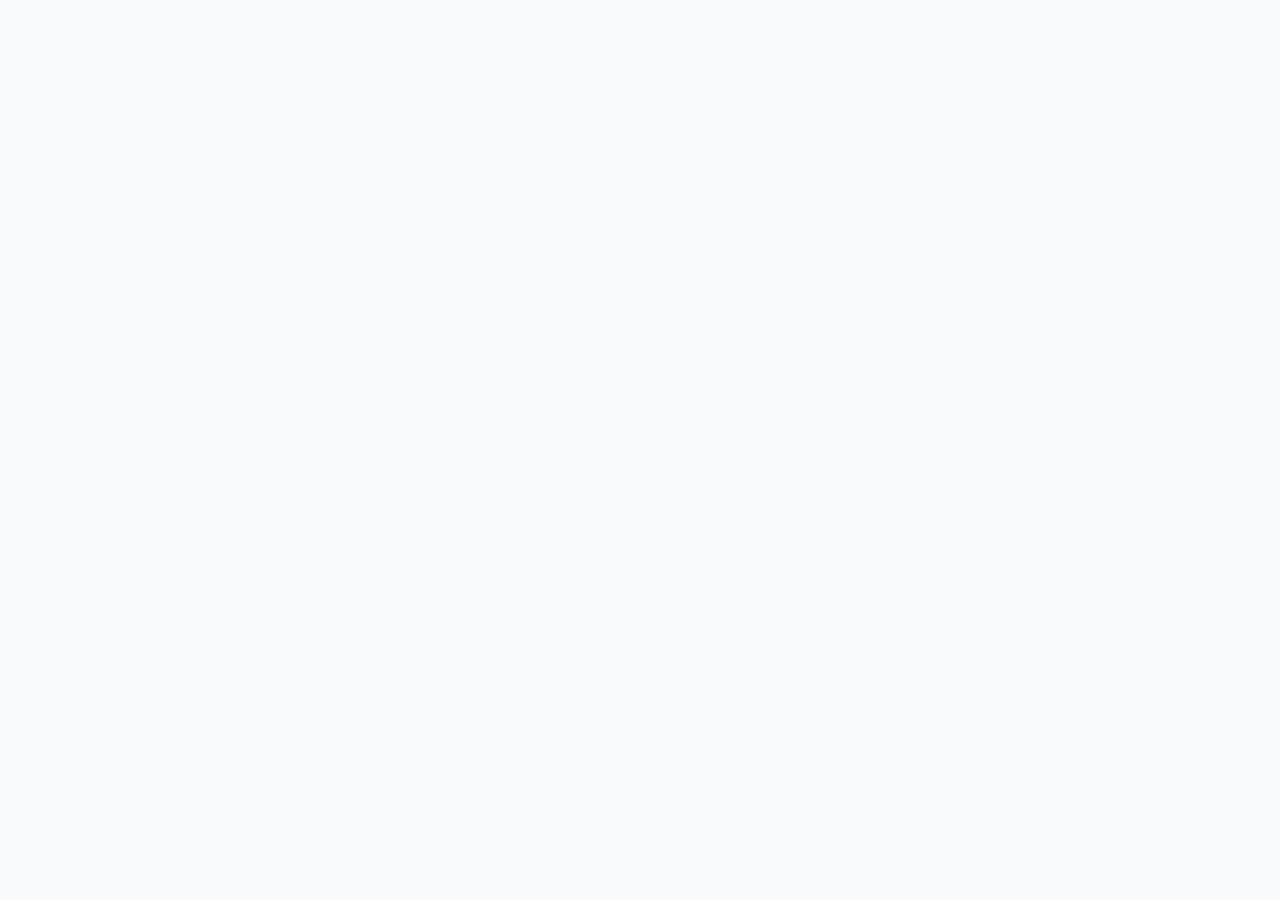
==== signup.html @ 79c6b459 "Update" ====
<!doctype html>
<html lang="en">
  <head>
    <meta charset="UTF-8" />
    <meta name="viewport" content="width=device-width, initial-scale=1.0" />
    <link rel="stylesheet" href="style.css" />
    <script src="script.js" defer></script>
    <link rel="preconnect" href="https://fonts.googleapis.com" />
    <link rel="preconnect" href="https://fonts.gstatic.com" crossorigin />
    <link
      href="https://fonts.googleapis.com/css2?family=Manrope:wght@200..800&family=Roboto:ital,wght@0,100..900;1,100..900&display=swap"
      rel="stylesheet"
    />
    <title>My Life Finance - Sign Up</title>
  </head>
  <body></body>
</html>
---- style.css ----
*::before,
*::after {
  box-sizing: border-box;
}

/* Site colors */
:root {
  /* S`ate Scale */
  --slate-50: #f8fafc;
  --slate-400: #94a3b8;
  --slate-500: #64748b;
  --slate-800: #1e293b;
  --slate-900: #0f172a;

  /* Blue Scale */
  --blue-400: #60a5fa;
  --blue-900: #1e3a8a;

  /* Emerald & Red Scale */
  --emerald-500: #10b981;
  --emerald-600: #059669;
  --red-400: #f87171;
  --red-600: #dc2626;
}

/* Light Theme (Default) */
:root,
[data-theme="light"] {
  --bg-main: var(--slate-50);
  --text-primary: var(--slate-900); /* Dark text for high readability */
  --text-muted: var(--slate-500); /* Sub-labels and dates */
  --header-color: var(--blue-900);
  --button-action: var(--emerald-600);
  --value-gain: var(--emerald-600);
  --value-loss: var(--red-600);
}

/* Dark Theme */
[data-theme="dark"] {
  --bg-main: var(--slate-900);
  --text-primary: var(--slate-50); /* Bright text for dark bg */
  --text-muted: var(--slate-400);
  --header-color: var(--blue-400); /* High-contrast blue for dark mode */
  --button-action: var(--emerald-500);
  --value-gain: var(--emerald-500);
  --value-loss: var(--red-400); /* Brighter red for visibility */
}

/* General CSS */
body {
  display: grid;
  grid-template-rows: 125px 1fr;
  background-color: var(--bg-main);
  color: var(--text-primary);
  font-family: "Manrope", sans-serif;
  font-optical-sizing: auto;
  font-size: 20px;
}

body.landing-page {
  background-image: url("/images/vacation_background.jpg");
  background-position: center center;
  background-repeat: no-repeat;
  background-size: cover;
  background-attachment: fixed;
  min-height: 100vh;
}

.landing-page-header-container {
  display: grid;
  grid-template-columns: 200px 1fr 300px;
  grid-template-rows: auto auto;
  grid-row: 1;
  margin: 25px auto 0 auto;
  background-color: color-mix(in srgb, var(--header-color) 70%, transparent);
  width: 80%;
  border-radius: 10px;
  font-size: 24px;
  font-weight: bold;
}

.landing-page-header-container > * {
  display: flex;
  align-items: center;
}

.logo-container,
.signup-signin-container {
  grid-row: 1 / span 2;
}

.logo-container {
  display: flex;
  grid-column: 1;
  gap: 10px;
  font-size: 24px;
  font-weight: bold;
}

.header-icon {
  max-height: 75px;
  margin-left: 10px;
}

.date-container,
.greeting-container {
  grid-column: 2;
  justify-content: center;
}

.date-container {
  grid-row: 1;
}

.greeting-container {
  grid-row: 2;
}

.signup-signin-container {
  grid-column: 3;
  justify-content: space-evenly;
}

.signin-link a,
.signup-link a {
  display: inline-block;
  background-color: var(--emerald-500);
  text-decoration: none;
  color: black;
  font-size: 20px;
  font-weight: bold;
  border-radius: 5px;
  padding: 5px;
  transition:
    transform 0.2s ease,
    background-color 0.2s ease;
}

.signin-link a:hover,
.signup-link a:hover {
  background-color: var(--emerald-600);
  transform: translateY(-4px) translateX(-4px);
  color: white;
}

.landing-page-content {
  color: var(--text-primary);
}
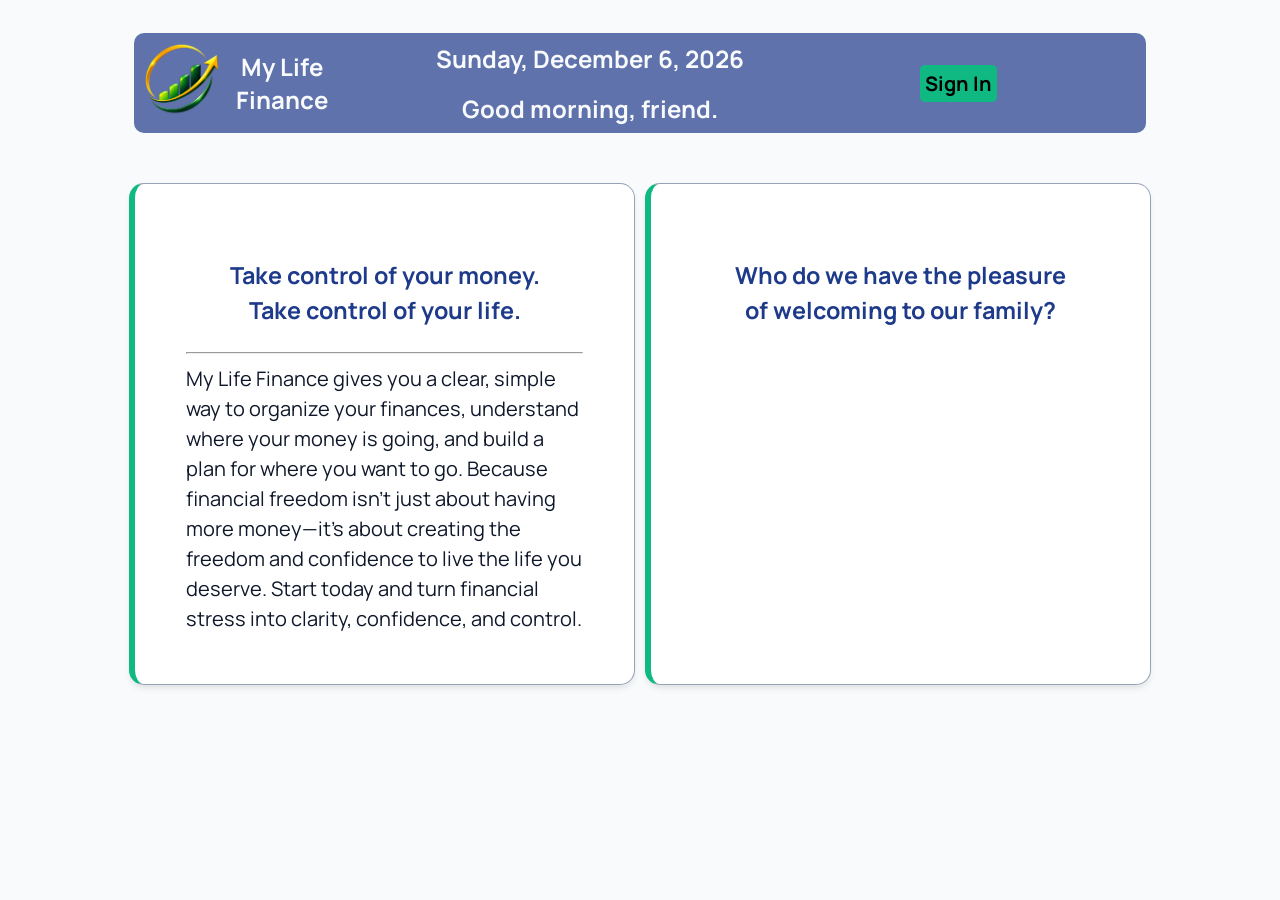
==== commit 50fb3a67: "Sign Up page" ====
--- a/signup.html
+++ b/signup.html
@@ -13,5 +13,35 @@
     />
     <title>My Life Finance - Sign Up</title>
   </head>
-  <body></body>
+  <body class="signup-page">    
+      <header class="landing-page-header-container">
+      <div class="logo-container">
+        <a href="index.html">
+        <img
+          class="header-icon"
+          src="/images/MLF_Icon2.png"
+          alt="MLF Icon"
+        /></a><span><center>My Life Finance</center></span>
+      </div>
+      <div class="date-container" id="current-date"></div>
+      <div class="greeting-container" id="greeting"></div>
+      <div class="signup-signin-container">
+        <div class="signin-link"><a href="#">Sign In</a></div>
+        <div class="signup-link"><a href="/signup.html" class="inactive-link">Sign Up</a></div>
+      </div>
+    </header>    
+    <div class="signup-content">      
+      <div class="signup-reason">
+        <h3><center>Take control of your money.<br>Take control of your life.</center></h3>
+        <hr>
+        <span>
+          My Life Finance gives you a clear, simple way to organize your finances, understand where your money is going, and build a plan for where you want to go. Because financial freedom isn't just about having more money—it's about creating the freedom and confidence to live the life you deserve. Start today and turn financial stress into clarity, confidence, and control.
+        </span>
+      </div>
+      <div class="signup-form">
+        <h3><center>Who do we have the pleasure <br> of welcoming to our family?</center></h3>
+      </div>    
+      
+    </div>
+  </body>
 </html>
--- a/style.css
+++ b/style.css
@@ -48,8 +48,7 @@
 
 /* General CSS */
 body {
-  display: grid;
-  grid-template-rows: 125px 1fr;
+  display: grid;  
   background-color: var(--bg-main);
   color: var(--text-primary);
   font-family: "Manrope", sans-serif;
@@ -58,6 +57,8 @@
 }
 
 body.landing-page {
+  display: grid;
+  grid-template-rows: 125px 1fr;
   background-image: url("/images/vacation_background.jpg");
   background-position: center center;
   background-repeat: no-repeat;
@@ -73,6 +74,7 @@
   grid-row: 1;
   margin: 25px auto 0 auto;
   background-color: color-mix(in srgb, var(--header-color) 70%, transparent);
+  color: var(--slate-50);
   width: 80%;
   border-radius: 10px;
   font-size: 24px;
@@ -146,3 +148,49 @@
 .landing-page-content {
   color: var(--text-primary);
 }
+
+/* Sign Up Page */
+body.signup-page {
+  display: grid;  
+  grid-template-rows: 125px 1fr;  
+}
+
+.signup-link .inactive-link{
+  pointer-events: none;  
+  display: none;
+}
+
+.signup-content{
+  display: grid;
+  grid-template-columns: 1fr calc(40%) calc(40%) 1fr;
+  margin-top: 50px;  
+  gap: 10px;
+}
+
+
+.signup-reason, .signup-form {  
+  line-height: 1.5;
+  font-size: 20px;
+  background-color: white;
+  border-left: 6px solid var(--emerald-500);
+  border-top: 1px solid var(--slate-400);
+  border-right: 1px solid var(--slate-400);
+  border-bottom: 1px solid var(--slate-400);
+  box-shadow: 0 4px 6px -1px rgba(0, 0, 0, 0.1);
+  padding: 10%;
+  border-radius: 15px;  
+}
+
+.signup-reason {
+  grid-column: 2;
+}
+.signup-reason h3, .signup-form h3 {
+  color: var(--blue-900);
+}
+
+.signup-form {
+  grid-column: 3;
+  display: flex;
+  flex-direction: column;
+}
+
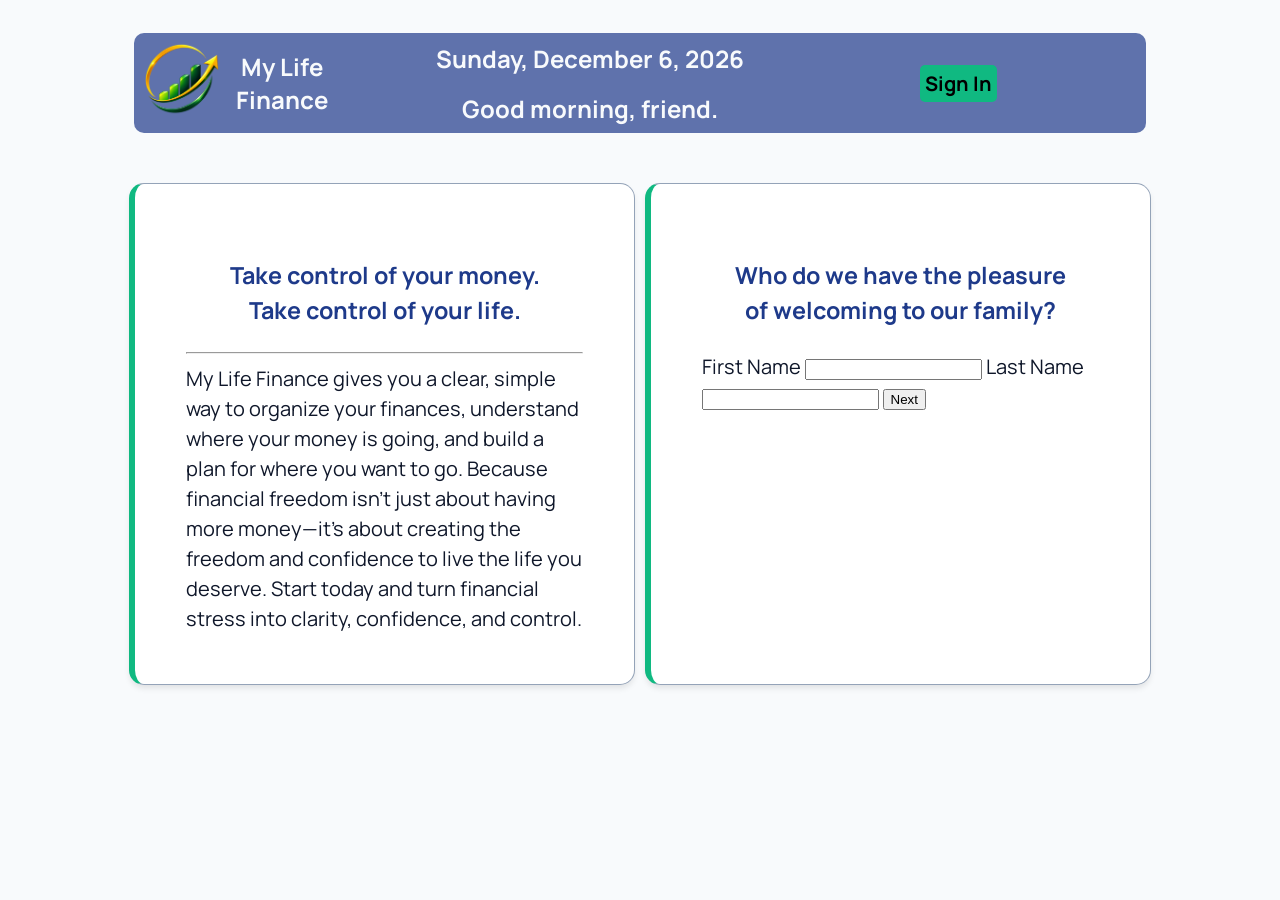
==== commit 5341e759: "Work on signup form" ====
--- a/signup.html
+++ b/signup.html
@@ -13,35 +13,73 @@
     />
     <title>My Life Finance - Sign Up</title>
   </head>
-  <body class="signup-page">    
-      <header class="landing-page-header-container">
+  <body class="signup-page">
+    <header class="landing-page-header-container">
       <div class="logo-container">
         <a href="index.html">
-        <img
-          class="header-icon"
-          src="/images/MLF_Icon2.png"
-          alt="MLF Icon"
-        /></a><span><center>My Life Finance</center></span>
+          <img
+            class="header-icon"
+            src="/images/MLF_Icon2.png"
+            alt="MLF Icon" /></a
+        ><span><center>My Life Finance</center></span>
       </div>
       <div class="date-container" id="current-date"></div>
       <div class="greeting-container" id="greeting"></div>
       <div class="signup-signin-container">
         <div class="signin-link"><a href="#">Sign In</a></div>
-        <div class="signup-link"><a href="/signup.html" class="inactive-link">Sign Up</a></div>
+        <div class="signup-link">
+          <a href="/signup.html" class="inactive-link">Sign Up</a>
+        </div>
       </div>
-    </header>    
-    <div class="signup-content">      
+    </header>
+    <div class="signup-content">
       <div class="signup-reason">
-        <h3><center>Take control of your money.<br>Take control of your life.</center></h3>
-        <hr>
+        <h3>
+          <center>
+            Take control of your money.<br />Take control of your life.
+          </center>
+        </h3>
+        <hr />
         <span>
-          My Life Finance gives you a clear, simple way to organize your finances, understand where your money is going, and build a plan for where you want to go. Because financial freedom isn't just about having more money—it's about creating the freedom and confidence to live the life you deserve. Start today and turn financial stress into clarity, confidence, and control.
+          My Life Finance gives you a clear, simple way to organize your
+          finances, understand where your money is going, and build a plan for
+          where you want to go. Because financial freedom isn't just about
+          having more money—it's about creating the freedom and confidence to
+          live the life you deserve. Start today and turn financial stress into
+          clarity, confidence, and control.
         </span>
       </div>
       <div class="signup-form">
-        <h3><center>Who do we have the pleasure <br> of welcoming to our family?</center></h3>
-      </div>    
-      
+        <h3>
+          <center>
+            Who do we have the pleasure <br />
+            of welcoming to our family?
+          </center>
+        </h3>
+        <form id="multiStepSignUp">
+            <div class="form-container form-step active">
+            <label for="firstName"
+              >First Name </label><input type="text" id="firstName"
+            />
+            <label for="lastName"
+              >Last Name </label><input type="text" id="lastName"/>
+              <button type="button" onclick="nextStep()">Next</button>
+            </div>
+            <div class="form-step">
+            <label for="address1"
+              >Address #1 </label><input type="text" id="address1"
+            />
+            <label for="address2"
+              >Address #2 </label><input type="text" id="address2"
+            />
+            <label for="city">City </label><input type="text" id="city" />
+            <label for="state">State </label><input type="text" id="state" />
+            <label for="zip">Zip </label><input type="text" id="zip" />
+            <button type="button" onclick="createAccount(first, last)">Create Account</button>
+            </div>
+          </form>
+        </div>
+      </div>
     </div>
   </body>
 </html>
--- a/style.css
+++ b/style.css
@@ -48,7 +48,7 @@
 
 /* General CSS */
 body {
-  display: grid;  
+  display: grid;
   background-color: var(--bg-main);
   color: var(--text-primary);
   font-family: "Manrope", sans-serif;
@@ -151,24 +151,24 @@
 
 /* Sign Up Page */
 body.signup-page {
-  display: grid;  
-  grid-template-rows: 125px 1fr;  
-}
-
-.signup-link .inactive-link{
-  pointer-events: none;  
+  display: grid;
+  grid-template-rows: 125px 1fr;
+}
+
+.signup-link .inactive-link {
+  pointer-events: none;
   display: none;
 }
 
-.signup-content{
+.signup-content {
   display: grid;
   grid-template-columns: 1fr calc(40%) calc(40%) 1fr;
-  margin-top: 50px;  
+  margin-top: 50px;
   gap: 10px;
 }
 
-
-.signup-reason, .signup-form {  
+.signup-reason,
+.signup-form {
   line-height: 1.5;
   font-size: 20px;
   background-color: white;
@@ -178,13 +178,14 @@
   border-bottom: 1px solid var(--slate-400);
   box-shadow: 0 4px 6px -1px rgba(0, 0, 0, 0.1);
   padding: 10%;
-  border-radius: 15px;  
+  border-radius: 15px;
 }
 
 .signup-reason {
   grid-column: 2;
 }
-.signup-reason h3, .signup-form h3 {
+.signup-reason h3,
+.signup-form h3 {
   color: var(--blue-900);
 }
 
@@ -194,3 +195,10 @@
   flex-direction: column;
 }
 
+.form-step {
+  display: none;
+}
+
+.form-step.active {
+  display: block;
+}
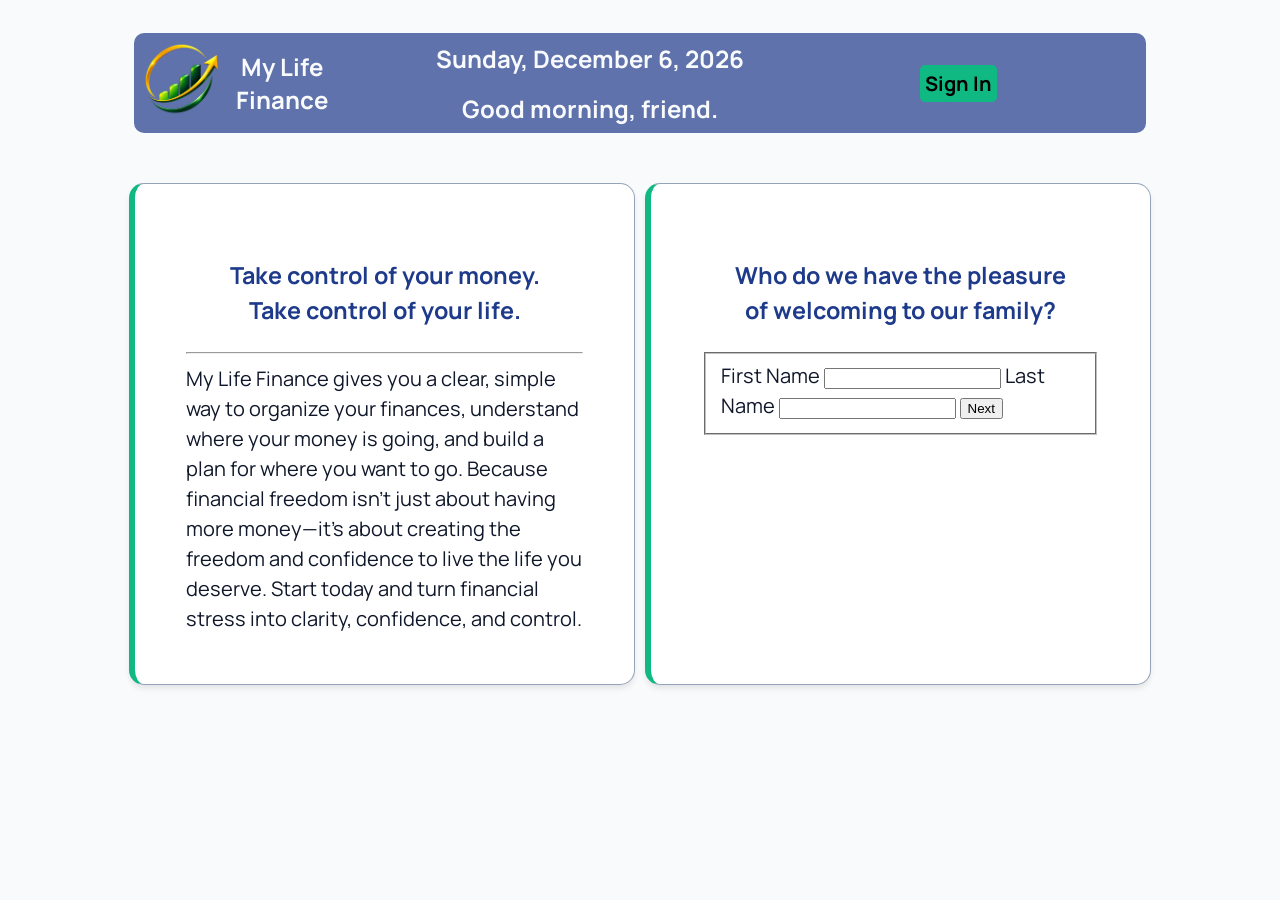
==== commit 29d55e77: "Form & JS work" ====
--- a/signup.html
+++ b/signup.html
@@ -57,15 +57,18 @@
           </center>
         </h3>
         <form id="multiStepSignUp">
-            <div class="form-container form-step active">
+          <!--Step 1-->
+            <fieldset id="step1">
             <label for="firstName"
               >First Name </label><input type="text" id="firstName"
             />
             <label for="lastName"
               >Last Name </label><input type="text" id="lastName"/>
               <button type="button" onclick="nextStep()">Next</button>
-            </div>
-            <div class="form-step">
+            </fieldset>              
+
+        <!-- Step 2-->            
+            <fieldset id="step2" class="hidden">
             <label for="address1"
               >Address #1 </label><input type="text" id="address1"
             />
@@ -76,7 +79,7 @@
             <label for="state">State </label><input type="text" id="state" />
             <label for="zip">Zip </label><input type="text" id="zip" />
             <button type="button" onclick="createAccount(first, last)">Create Account</button>
-            </div>
+            </fieldset>
           </form>
         </div>
       </div>
--- a/style.css
+++ b/style.css
@@ -181,6 +181,10 @@
   border-radius: 15px;
 }
 
+.hidden {
+  display: none !important;
+}
+
 .signup-reason {
   grid-column: 2;
 }
@@ -195,10 +199,6 @@
   flex-direction: column;
 }
 
-.form-step {
-  display: none;
-}
-
 .form-step.active {
   display: block;
 }
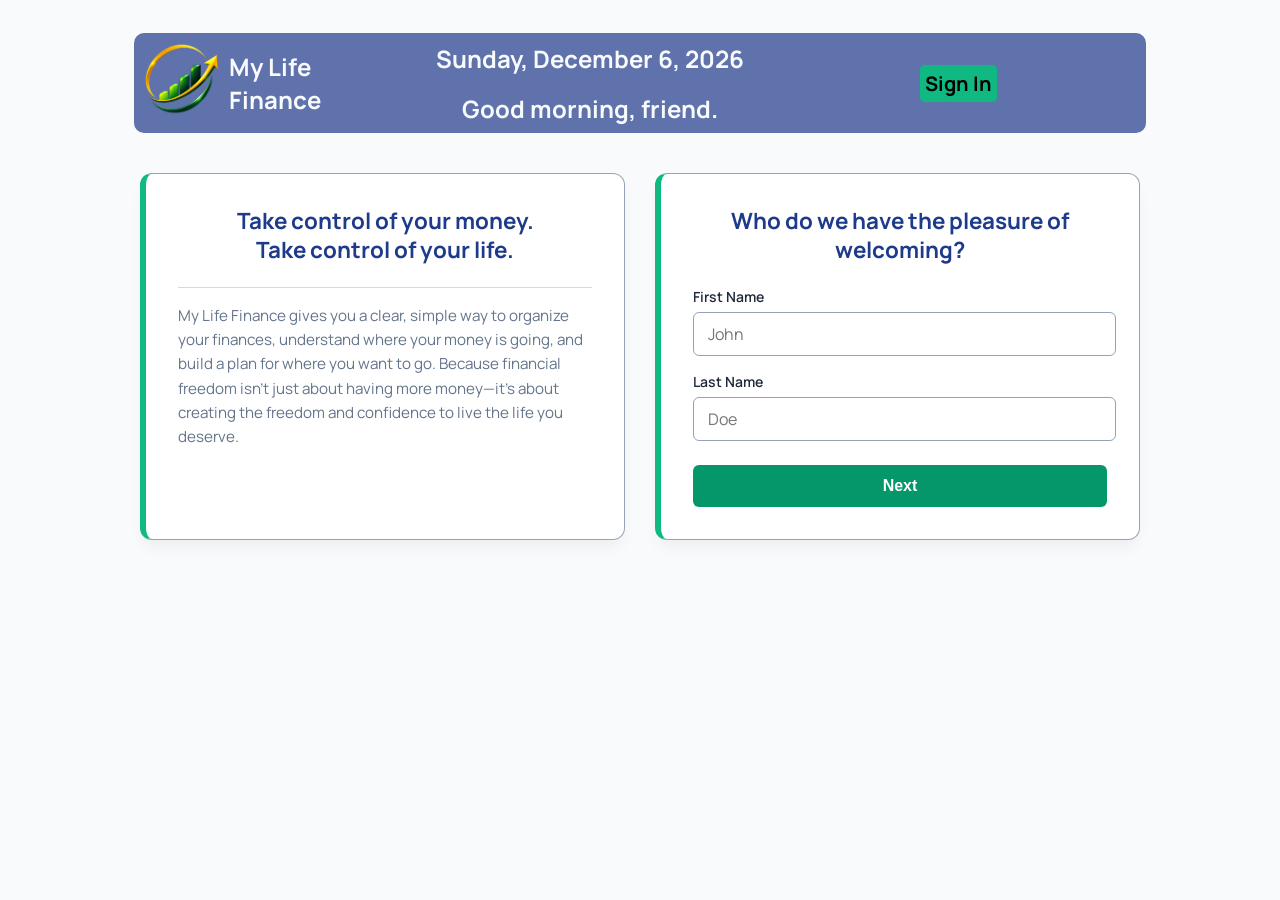
==== commit a98da801: "Removed part of signup form" ====
--- a/signup.html
+++ b/signup.html
@@ -8,7 +8,7 @@
     <link rel="preconnect" href="https://fonts.googleapis.com" />
     <link rel="preconnect" href="https://fonts.gstatic.com" crossorigin />
     <link
-      href="https://fonts.googleapis.com/css2?family=Manrope:wght@200..800&family=Roboto:ital,wght@0,100..900;1,100..900&display=swap"
+      href="https://fonts.googleapis.com/css2?family=Manrope:wght@400;600;700&display=swap"
       rel="stylesheet"
     />
     <title>My Life Finance - Sign Up</title>
@@ -17,11 +17,9 @@
     <header class="landing-page-header-container">
       <div class="logo-container">
         <a href="index.html">
-          <img
-            class="header-icon"
-            src="/images/MLF_Icon2.png"
-            alt="MLF Icon" /></a
-        ><span><center>My Life Finance</center></span>
+          <img class="header-icon" src="/images/MLF_Icon2.png" alt="MLF Icon" />
+        </a>
+        <span>My Life Finance</span>
       </div>
       <div class="date-container" id="current-date"></div>
       <div class="greeting-container" id="greeting"></div>
@@ -32,57 +30,64 @@
         </div>
       </div>
     </header>
-    <div class="signup-content">
+
+    <main class="signup-content">
       <div class="signup-reason">
-        <h3>
-          <center>
-            Take control of your money.<br />Take control of your life.
-          </center>
-        </h3>
+        <h3>Take control of your money.<br />Take control of your life.</h3>
         <hr />
-        <span>
+        <p>
           My Life Finance gives you a clear, simple way to organize your
           finances, understand where your money is going, and build a plan for
           where you want to go. Because financial freedom isn't just about
           having more money—it's about creating the freedom and confidence to
-          live the life you deserve. Start today and turn financial stress into
-          clarity, confidence, and control.
-        </span>
+          live the life you deserve.
+        </p>
       </div>
-      <div class="signup-form">
-        <h3>
-          <center>
-            Who do we have the pleasure <br />
-            of welcoming to our family?
-          </center>
-        </h3>
+
+      <div class="signup-card">
+        <h3 id="formHeading">Who do we have the pleasure of welcoming?</h3>
+
         <form id="multiStepSignUp">
-          <!--Step 1-->
-            <fieldset id="step1">
-            <label for="firstName"
-              >First Name </label><input type="text" id="firstName"
-            />
-            <label for="lastName"
-              >Last Name </label><input type="text" id="lastName"/>
-              <button type="button" onclick="nextStep()">Next</button>
-            </fieldset>              
+          <!-- Step 1 -->
+          <fieldset id="step1" class="form-step">
+            <div class="form-group">
+              <label for="firstName">First Name</label>
+              <input type="text" id="firstName" required placeholder="John" />
+            </div>
+            <div class="form-group">
+              <label for="lastName">Last Name</label>
+              <input type="text" id="lastName" required placeholder="Doe" />
+            </div>
+            <button type="button" class="btn-primary" id="nextBtn">Next</button>
+          </fieldset>
 
-        <!-- Step 2-->            
-            <fieldset id="step2" class="hidden">
-            <label for="address1"
-              >Address #1 </label><input type="text" id="address1"
-            />
-            <label for="address2"
-              >Address #2 </label><input type="text" id="address2"
-            />
-            <label for="city">City </label><input type="text" id="city" />
-            <label for="state">State </label><input type="text" id="state" />
-            <label for="zip">Zip </label><input type="text" id="zip" />
-            <button type="button" onclick="createAccount(first, last)">Create Account</button>
-            </fieldset>
-          </form>
-        </div>
+          <!-- Step 2 -->
+          <fieldset id="step2" class="form-step hidden">
+            <div class="form-group full-width">
+              <label for="emailAddress">Email Address </label>
+              <input
+                type="text"
+                id="emailAddress"
+                placeholder="MyEmail@myemail.com"
+              />
+              <input
+                type="text"
+                class="password-container"
+                name="password"
+                id="password"
+                placeholder="Enter Password"
+              />
+              <i class="fa-solid fa-eye toggle-password" id="eyeIcon"></i>
+            </div>
+            <div class="button-group">
+              <button type="button" class="btn-secondary" id="backBtn">
+                Back
+              </button>
+              <button type="submit" class="btn-primary">Create Account</button>
+            </div>
+          </fieldset>
+        </form>
       </div>
-    </div>
+    </main>
   </body>
 </html>
--- a/style.css
+++ b/style.css
@@ -160,45 +160,158 @@
   display: none;
 }
 
+/* Card & Page Layout Fixes */
 .signup-content {
   display: grid;
-  grid-template-columns: 1fr calc(40%) calc(40%) 1fr;
-  margin-top: 50px;
-  gap: 10px;
+  grid-template-columns: minmax(0, 1fr) minmax(0, 1fr);
+  max-width: 1000px;
+  margin: 40px auto;
+  gap: 30px;
+  padding: 0 20px;
 }
 
 .signup-reason,
-.signup-form {
-  line-height: 1.5;
-  font-size: 20px;
-  background-color: white;
+.signup-card {
+  background-color: #ffffff;
   border-left: 6px solid var(--emerald-500);
   border-top: 1px solid var(--slate-400);
   border-right: 1px solid var(--slate-400);
   border-bottom: 1px solid var(--slate-400);
-  box-shadow: 0 4px 6px -1px rgba(0, 0, 0, 0.1);
-  padding: 10%;
-  border-radius: 15px;
+  border-radius: 12px;
+  padding: 32px;
+  box-shadow: 0 10px 15px -3px rgba(0, 0, 0, 0.05);
+}
+
+.signup-reason h3,
+.signup-card h3 {
+  color: var(--blue-900);
+  text-align: center;
+  margin-top: 0;
+  font-size: 1.4rem;
+  line-height: 1.3;
+}
+
+.signup-reason hr {
+  border: none;
+  border-top: 1px solid var(--slate-400);
+  margin: 16px 0;
+  opacity: 0.4;
+}
+
+.signup-reason p {
+  font-size: 0.95rem;
+  color: var(--text-muted);
+  line-height: 1.6;
+  margin: 0;
+}
+
+/* Form Control Reset & Layout */
+fieldset {
+  border: none;
+  padding: 0;
+  margin: 0;
+}
+
+.form-step {
+  display: flex;
+  flex-direction: column;
+  gap: 16px;
+}
+
+.form-group {
+  display: flex;
+  flex-direction: column;
+  gap: 6px;
+}
+
+.form-row-compact {
+  display: grid;
+  grid-template-columns: 1fr 1fr;
+  gap: 12px;
+}
+
+label {
+  font-size: 0.875rem;
+  font-weight: 600;
+  color: var(--slate-800);
+}
+
+input[type="text"] {
+  width: 95%;
+  padding: 10px 14px;
+  font-size: 1rem;
+  font-family: inherit;
+  border: 1px solid var(--slate-400);
+  border-radius: 6px;
+  background-color: #ffffff;
+  color: var(--text-primary);
+  transition:
+    border-color 0.15s ease,
+    box-shadow 0.15s ease;
+}
+
+input[type="text"]:focus {
+  outline: none;
+  border-color: var(--blue-400);
+  box-shadow: 0 0 0 3px rgba(96, 165, 250, 0.25);
+}
+
+
+.password-container input {
+  padding: 10px 40px 10px 10px;
+  box-sizing: border-box;
+  font-size: 1rem;
+}
+
+.password-container .toggle-password{
+  position: absolute;
+  right: 12px;
+  top: 50%;
+  transform: translateY(-50%);
+  cursor: pointer;
+  color #666;  
+}
+
+/* Buttons */
+.button-group {
+  display: flex;
+  gap: 12px;
+  margin-top: 8px;
+}
+
+.btn-primary,
+.btn-secondary {
+  width: 100%;
+  padding: 12px;
+  font-size: 1rem;
+  font-weight: 700;
+  border: none;
+  border-radius: 6px;
+  cursor: pointer;
+  transition:
+    background-color 0.2s ease,
+    transform 0.1s ease;
+  margin-top: 8px;
+}
+
+.btn-primary {
+  background-color: var(--button-action);
+  color: #ffffff;
+}
+
+.btn-primary:hover {
+  background-color: var(--emerald-600);
+}
+
+.btn-secondary {
+  background-color: var(--slate-400);
+  color: #ffffff;
+}
+
+.btn-secondary:hover {
+  background-color: var(--slate-500);
 }
 
 .hidden {
   display: none !important;
 }
-
-.signup-reason {
-  grid-column: 2;
-}
-.signup-reason h3,
-.signup-form h3 {
-  color: var(--blue-900);
-}
-
-.signup-form {
-  grid-column: 3;
-  display: flex;
-  flex-direction: column;
-}
-
-.form-step.active {
-  display: block;
-}
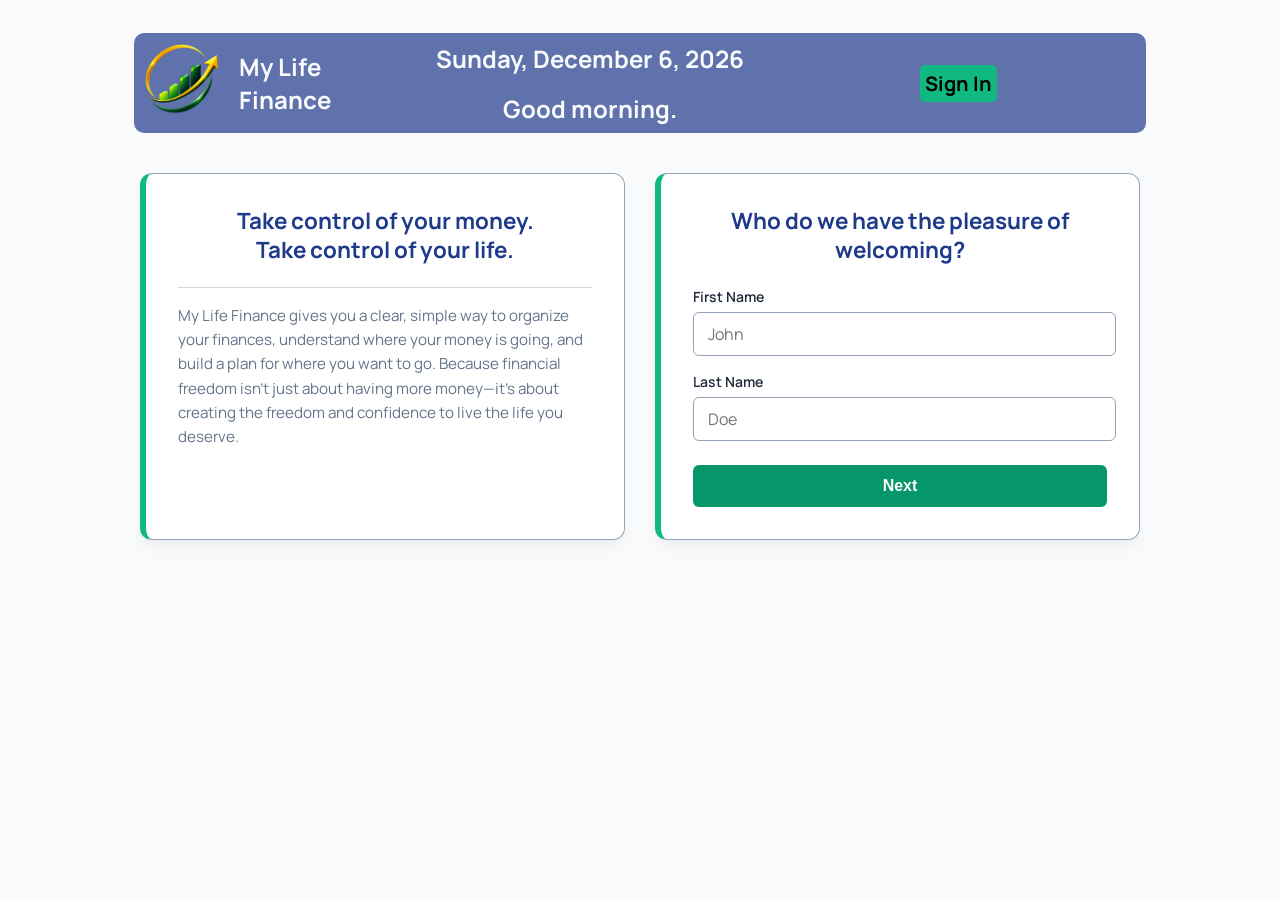
==== commit 91c7b632: "signup update" ====
--- a/signup.html
+++ b/signup.html
@@ -70,6 +70,7 @@
                 id="emailAddress"
                 placeholder="MyEmail@myemail.com"
               />
+              <label for="password">Password </label>
               <input
                 type="text"
                 class="password-container"
@@ -83,7 +84,7 @@
               <button type="button" class="btn-secondary" id="backBtn">
                 Back
               </button>
-              <button type="submit" class="btn-primary">Create Account</button>
+              <button type="button" class="btn-primary" id="createAccount">Create Account</button>
             </div>
           </fieldset>
         </form>
--- a/style.css
+++ b/style.css
@@ -94,7 +94,7 @@
 .logo-container {
   display: flex;
   grid-column: 1;
-  gap: 10px;
+  gap: 20px;
   font-size: 24px;
   font-weight: bold;
 }
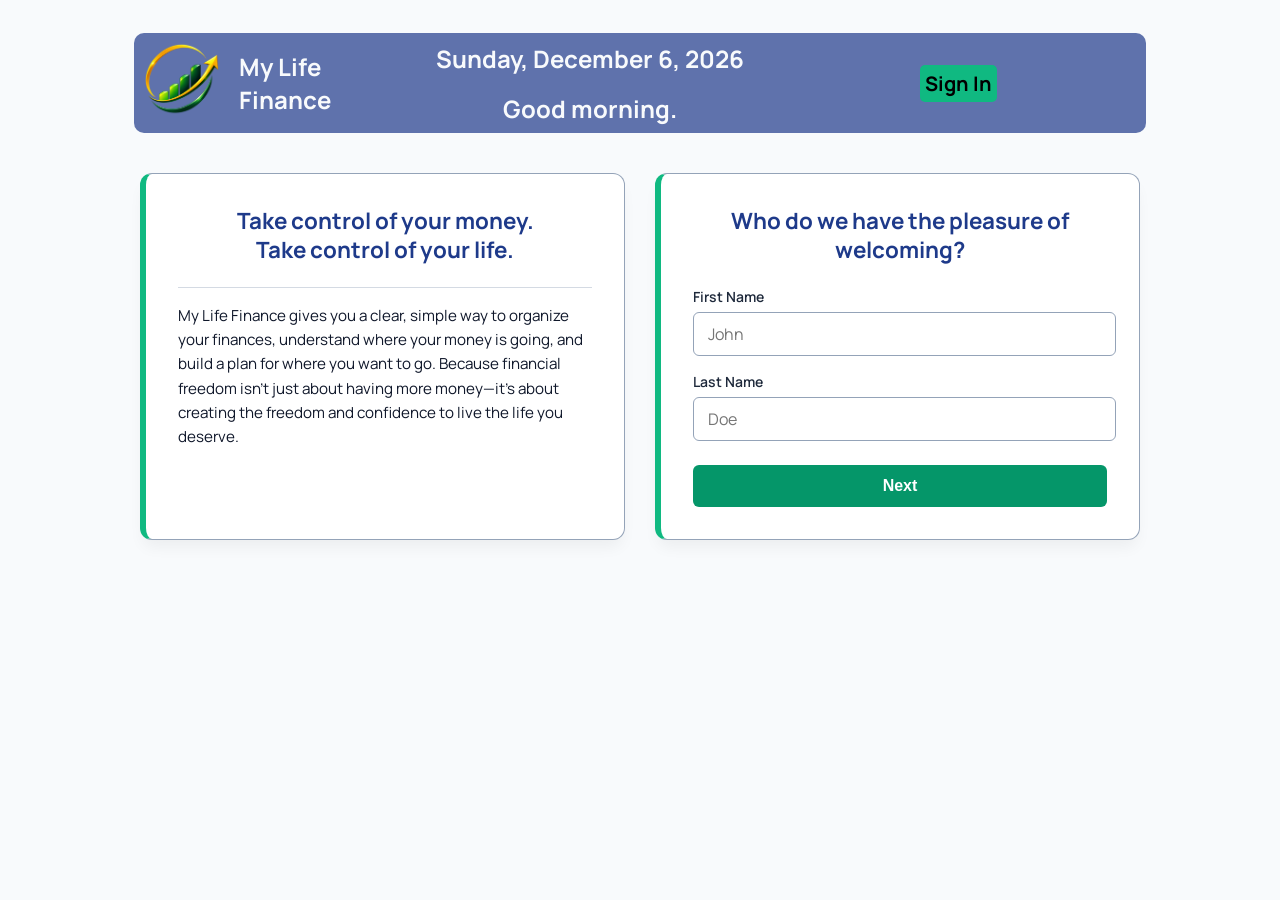
==== commit a2177b65: "updated pw and dialog" ====
--- a/signup.html
+++ b/signup.html
@@ -11,6 +11,10 @@
       href="https://fonts.googleapis.com/css2?family=Manrope:wght@400;600;700&display=swap"
       rel="stylesheet"
     />
+    <link
+    rel="stylesheet"
+    href="https://cdnjs.cloudflare.com/ajax/libs/font-awesome/6.5.1/css/all.min.css"
+  />
     <title>My Life Finance - Sign Up</title>
   </head>
   <body class="signup-page">
@@ -58,8 +62,12 @@
               <label for="lastName">Last Name</label>
               <input type="text" id="lastName" required placeholder="Doe" />
             </div>
-            <button type="button" class="btn-primary" id="nextBtn">Next</button>
+            <button type="button" class="btn-primary" id="nextBtn">Next</button>            
           </fieldset>
+          <dialog class="first-last-dialog" id="alert">
+            <p>Please enter first and last name.</p>
+            <button type="button" id="closeBtn">Close</button>
+          </dialog>
 
           <!-- Step 2 -->
           <fieldset id="step2" class="form-step hidden">
@@ -71,14 +79,16 @@
                 placeholder="MyEmail@myemail.com"
               />
               <label for="password">Password </label>
+              <div class="password-wrapper">
               <input
-                type="text"
+                type="password"
                 class="password-container"
                 name="password"
                 id="password"
                 placeholder="Enter Password"
               />
               <i class="fa-solid fa-eye toggle-password" id="eyeIcon"></i>
+            </div>
             </div>
             <div class="button-group">
               <button type="button" class="btn-secondary" id="backBtn">
--- a/style.css
+++ b/style.css
@@ -172,7 +172,8 @@
 
 .signup-reason,
 .signup-card {
-  background-color: #ffffff;
+  position: relative;
+  background-color: #ffffff;  
   border-left: 6px solid var(--emerald-500);
   border-top: 1px solid var(--slate-400);
   border-right: 1px solid var(--slate-400);
@@ -200,7 +201,7 @@
 
 .signup-reason p {
   font-size: 0.95rem;
-  color: var(--text-muted);
+  color: var(--text-primary);
   line-height: 1.6;
   margin: 0;
 }
@@ -254,6 +255,34 @@
   outline: none;
   border-color: var(--blue-400);
   box-shadow: 0 0 0 3px rgba(96, 165, 250, 0.25);
+}
+
+
+input[type="password"] {
+  width: 95%;
+  padding: 10px 14px;
+  font-size: 1rem;
+  font-family: inherit;
+  border: 1px solid var(--slate-400);
+  border-radius: 6px;
+  background-color: #ffffff;
+  color: var(--text-primary);
+  box-sizing: border-box;
+  transition:
+    border-color 0.15s ease,
+    box-shadow 0.15s ease;
+
+  }
+
+input[type="password"]:focus {
+  outline: none;
+  border-color: var(--blue-400);
+  box-shadow: 0 0 0 3px rgba(96, 165, 250, 0.25);
+}
+
+.password-wrapper input[type="password"],
+.password-wrapper input[type="text"] {
+  padding-right: 40px; /* Space for eye icon inside field */
 }
 
 
@@ -315,3 +344,51 @@
 .hidden {
   display: none !important;
 }
+
+/* Dialog Backdrop Blur */
+.first-last-dialog::backdrop {
+  background-color: rgba(15, 23, 42, 0.4);
+  backdrop-filter: blur(2px);
+}
+
+/* Card-Centered Modal Styling */
+.first-last-dialog {
+  position: absolute;
+  top: 50%;
+  left: 50%;
+  transform: translate(-50%, -50%);
+  margin: 0;
+  width: 85%;
+  max-width: 320px;
+  background-color: #ffffff;
+  border: 1px solid var(--slate-400);
+  border-left: 4px solid var(--red-600);
+  border-radius: 8px;
+  padding: 20px;
+  box-shadow: 0 20px 25px -5px rgba(0, 0, 0, 0.1), 0 8px 10px -6px rgba(0, 0, 0, 0.1);
+  text-align: center;
+}
+
+.first-last-dialog p {
+  margin: 0 0 16px 0;
+  font-size: 0.95rem;
+  font-weight: 600;
+  color: var(--slate-800);
+}
+
+.first-last-dialog #closeBtn {
+  width: 100%;
+  padding: 8px 16px;
+  font-size: 0.875rem;
+  font-weight: 700;
+  background-color: var(--slate-800);
+  color: #ffffff;
+  border: none;
+  border-radius: 6px;
+  cursor: pointer;
+  transition: background-color 0.2s ease;
+}
+
+.first-last-dialog #closeBtn:hover {
+  background-color: var(--slate-900);
+}
